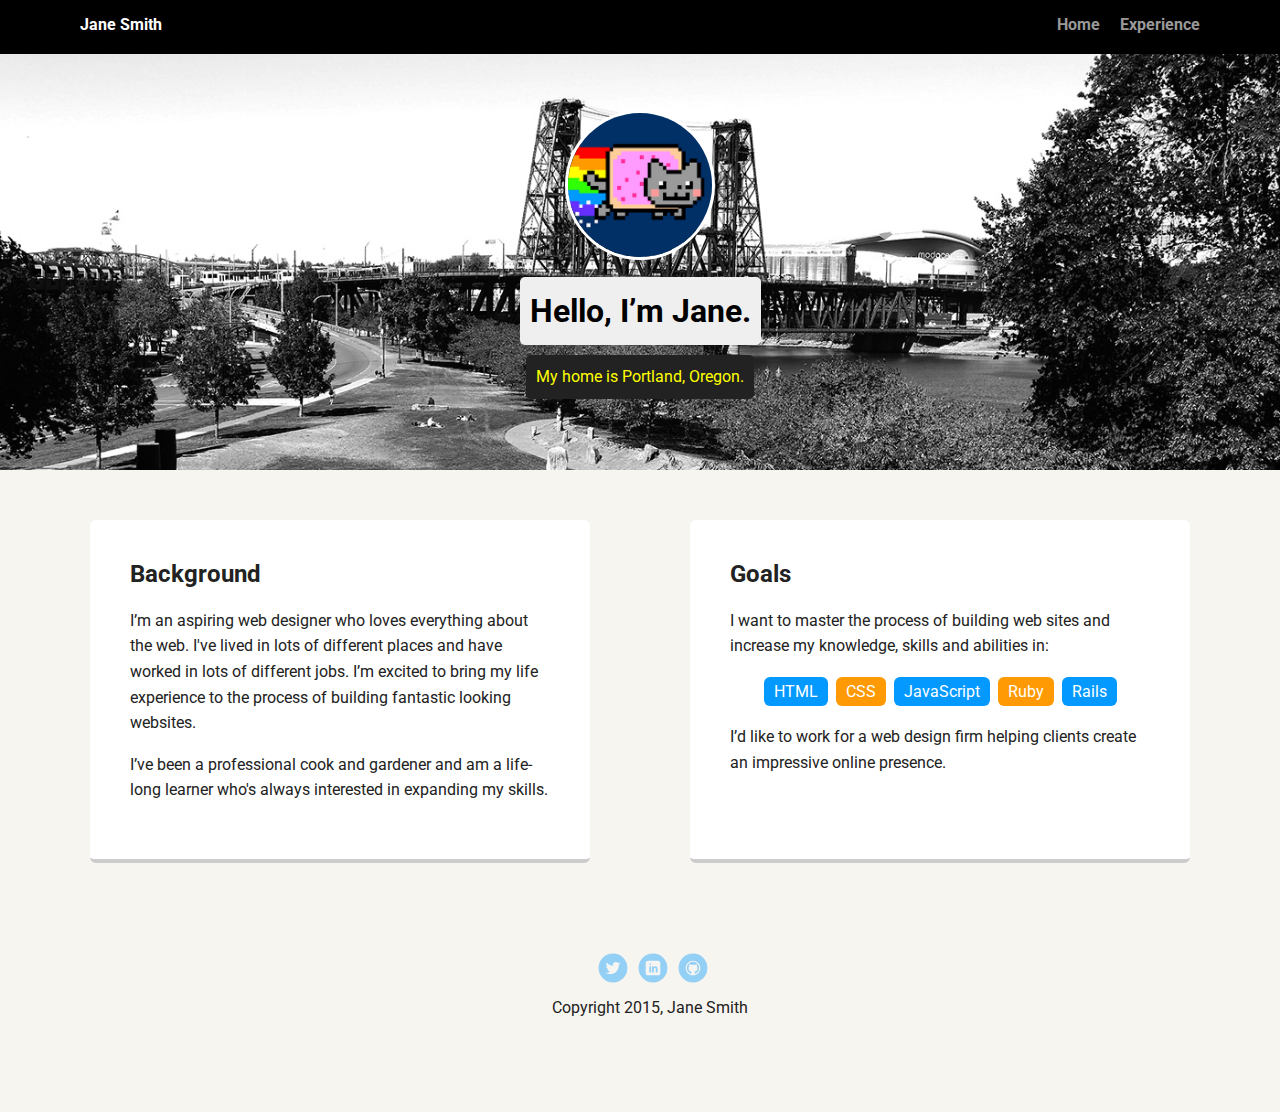
==== index.html @ 29edd9b3 "added project files and a new image background to project folder" ====
<!doctype html>
<html lang="en">
<head>
  <meta charset="utf-8">
  <title>Jane Smith's Profile</title>
  <meta name="viewport" content="width=device-width, initial-scale=1.0">
  <link rel="stylesheet" href="styles.css">
  <link href="https://fonts.googleapis.com/css?family=Muli%7CRoboto:400,300,500,700,900" rel="stylesheet"></head>
  <body>

    <div class="main-nav">
        <ul class="nav">
          <li class="name">Jane Smith</li>
          <li><a href="#">Home</a></li>
          <li><a href="#">Experience</a></li>
        </ul>
    </div>

    <header>
      <img src="images/me.png" alt="Drawing of Jane Smith" class="profile-image">
      <h1 class="tag name">Hello, I’m Jane.</h1>
      <p class="tag location">My home is Portland, Oregon.</p>
    </header>

    <main class="flex">
      <div class="card">
        <h2>Background</h2>
        <p>I’m an aspiring web designer who loves everything about the web. I've lived in lots of different places and have worked in lots of different jobs. I’m excited to bring my life experience to the process of building fantastic looking websites.</p>
        <p>I’ve been a professional cook and gardener and am a life-long learner who's always interested in expanding my skills.</p>
      </div> 

      <div class="card">
        <h2>Goals</h2>
        <p>I want to master the process of building web sites and increase my knowledge, skills and abilities in:</p>
        <ul class="skills">
          <li>HTML</li>
          <li>CSS</li>
          <li>JavaScript</li>
          <li>Ruby</li>
          <li>Rails</li>
        </ul>
        <p>I’d like to work for a web design firm helping clients create an impressive online presence.</p>
      </div> 

    </main>
    <footer>
      <ul>
        <li><a href="#" class="social twitter">Twitter</a></li>
        <li><a href="#" class="social linkedin">LinkedIn</a></li>
        <li><a href="#" class="social github">Github</a></li>
      </ul>
      <p class="copyright">Copyright 2015, Jane Smith</p>
    </footer>
  </body>
  </html>
---- styles.css ----
/* Global Layout Set-up */
* { 
  box-sizing: border-box;
}
  
body {
  margin: 0;
  padding: 0;
  text-align: center;
  font-family: 'Roboto', sans-serif;
  color: #222;
  background: #f7f5f0;
}
/* Link Styles */

a {
  text-decoration: none;
  color: #999;
}
a:hover {
  color: #6633ff;
}

/* Section Styles */

.main-nav {
  width: 100%;
  background: black;
  min-height: 30px;
  padding: 10px;
  position: fixed;
  text-align: center;
}
.nav {
  display: flex;
  justify-content: space-around;
  font-weight: 700;
  list-style-type: none;
  margin: 0 auto;
  padding: 0;
}

.nav .name {
    display: block;
    margin-right: auto;
    color: white;
}
.nav li {
  padding: 5px 10px 10px 10px;
}
.nav a {
  transition: all .5s;
}
.nav a:hover {
  color: white
}

header {
  text-align: center;
  background: url('images/portland.jpg') no-repeat top center ;
  background-size: cover;
  overflow: hidden;
  padding-top: 60px;
}
header {
  line-height: 1.5;
}
header .profile-image {
  margin-top: 50px;
  width: 150px;
  height: 150px;
  border-radius: 50%;
  border: 3px solid white;
  transition: all .5s;
}
header .profile-image:hover {
  transform: scale(1.2) rotate(5deg);
}
.tag {
  background-color: #efefef;
  color: black;
  padding: 10px;
  border-radius: 5px;
  display: table;
  margin: 10px auto;
} 
.location {
  background-color: #222;
  color: yellow;
}
.card {
  margin: 30px;
  padding: 20px 40px 40px;
  max-width: 500px;
  text-align: left;
  background: #fff;
  border-bottom: 4px solid #ccc;
  border-radius: 6px;
  transition: all .5s;
}
.card:hover {
  border-color: #ff99ff;
}

ul.skills {
  padding: 0;
  text-align: center;
}

.skills li {
  border-radius: 6px;
  display: inline-block;
  background: #ff9904;
  color: white;
  padding: 5px 10px;
  margin: 2px;
}

.skills li:nth-child(odd) {
  background: #0399ff;
}

footer {
  width: 100%;
  min-height: 30px;
  padding: 20px 0 40px 20px;
}

footer .copyright {
  top: -8px;
  font-size: .75em;
}

footer ul {
  list-style-type: none;
  margin: 0;
  padding: 0;
}

footer ul li {
  display: inline-block;
}

a.social {
  display: inline-block;
  text-indent: -9999px;
  margin-left: 5px;
  width: 30px;
  height: 30px;
  background-size: 30px 30px;
  opacity: .4;
  transition: all .5s;
}
a.twitter {
  background-image: url(images/twitter.svg);
}
a.linkedin {
  background-image: url(images/linkedin.svg);
}
a.github {
  background-image: url(images/github.svg);
}
a.social:hover {
  opacity: 1;
}
.clearfix {
  clear: both;
}

/* Styles for larger screens */
@media screen and (min-width: 720px) {
  
  .flex {
      display: -ms-flexbox;      /* TWEENER - IE 10 */
      display: flex; 
      max-width: 1200px;
      -ms-flex-pack: distribute;
      justify-content: space-around;
      margin: 0 auto;
  }

  header {
    min-height: 470px;
  }

  .nav {
    max-width: 1200px;
    padding: 0 30px;
  }


  main {
    padding-top: 20px;
  }

  main p {
    line-height: 1.6em;
  }

  footer {
    font-size: 1.3em;
    max-width: 1200px;
    margin: 40px auto;
  }

}
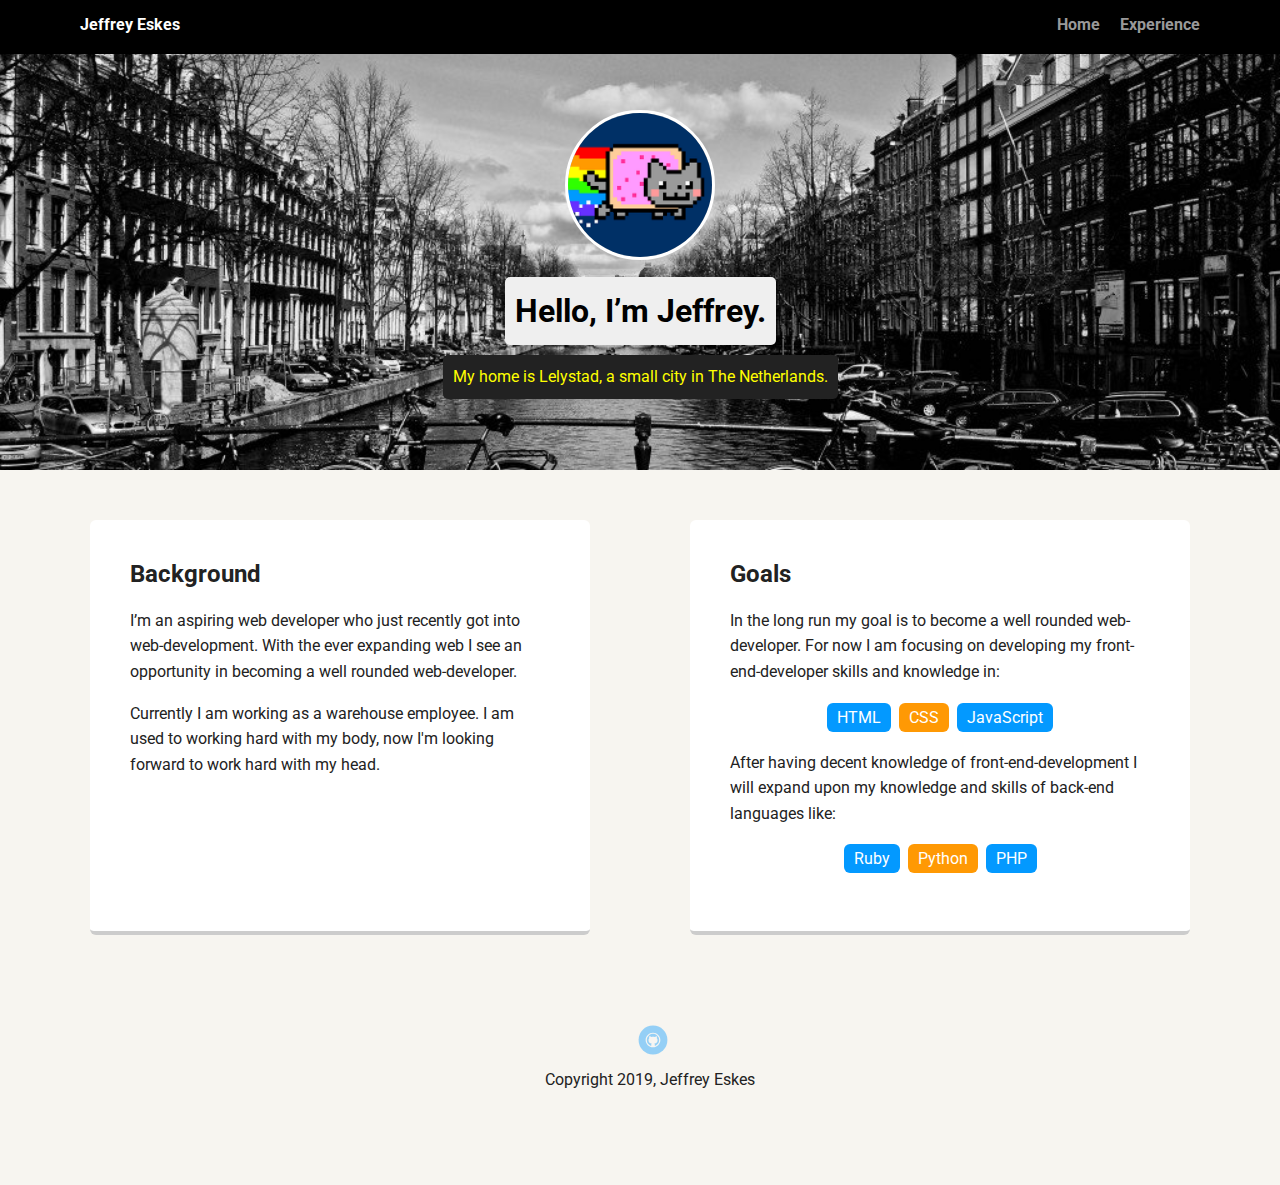
==== commit c3f18f22: "made changes to placeholder texts in index.html and added a new background image in css" ====
--- a/index.html
+++ b/index.html
@@ -10,46 +10,49 @@
 
     <div class="main-nav">
         <ul class="nav">
-          <li class="name">Jane Smith</li>
-          <li><a href="#">Home</a></li>
+          <li class="name">Jeffrey Eskes</li>
+          <li><a href="index.html">Home</a></li>
           <li><a href="#">Experience</a></li>
         </ul>
     </div>
 
     <header>
       <img src="images/me.png" alt="Drawing of Jane Smith" class="profile-image">
-      <h1 class="tag name">Hello, I’m Jane.</h1>
-      <p class="tag location">My home is Portland, Oregon.</p>
+      <h1 class="tag name">Hello, I’m Jeffrey.</h1>
+      <p class="tag location">My home is Lelystad, a small city in The Netherlands.</p>
     </header>
 
     <main class="flex">
       <div class="card">
         <h2>Background</h2>
-        <p>I’m an aspiring web designer who loves everything about the web. I've lived in lots of different places and have worked in lots of different jobs. I’m excited to bring my life experience to the process of building fantastic looking websites.</p>
-        <p>I’ve been a professional cook and gardener and am a life-long learner who's always interested in expanding my skills.</p>
-      </div> 
+        <p>I’m an aspiring web developer who just recently got into web-development. With the ever expanding web I see an opportunity in becoming a well rounded web-developer.</p>
+        <p>Currently I am working as a warehouse employee. I am used to working hard with my body, now I'm looking forward to work hard with my head.</p>
+      </div>
 
       <div class="card">
         <h2>Goals</h2>
-        <p>I want to master the process of building web sites and increase my knowledge, skills and abilities in:</p>
+        <p>In the long run my goal is to become a well rounded web-developer. For now I am focusing on developing my front-end-developer skills and knowledge in:  </p>
         <ul class="skills">
           <li>HTML</li>
           <li>CSS</li>
           <li>JavaScript</li>
+          <!-- <li>Ruby</li>
+          <li>Rails</li> -->
+        </ul>
+        <p>After having decent knowledge of front-end-development I will expand upon my knowledge and skills of back-end languages like: </p>
+        <ul class="skills">
           <li>Ruby</li>
-          <li>Rails</li>
+          <li>Python</li>
+          <li>PHP</li>
         </ul>
-        <p>I’d like to work for a web design firm helping clients create an impressive online presence.</p>
-      </div> 
+      </div>
 
     </main>
     <footer>
       <ul>
-        <li><a href="#" class="social twitter">Twitter</a></li>
-        <li><a href="#" class="social linkedin">LinkedIn</a></li>
-        <li><a href="#" class="social github">Github</a></li>
+        <li><a href="https://github.com/EskesJ" class="social github">Github</a></li>
       </ul>
-      <p class="copyright">Copyright 2015, Jane Smith</p>
+      <p class="copyright">Copyright 2019, Jeffrey Eskes</p>
     </footer>
   </body>
   </html>
--- a/styles.css
+++ b/styles.css
@@ -1,8 +1,8 @@
 /* Global Layout Set-up */
-* { 
+* {
   box-sizing: border-box;
 }
-  
+
 body {
   margin: 0;
   padding: 0;
@@ -57,7 +57,7 @@
 
 header {
   text-align: center;
-  background: url('images/portland.jpg') no-repeat top center ;
+  background: url('images/amsterdam2.jpg') no-repeat top center ;
   background-size: cover;
   overflow: hidden;
   padding-top: 60px;
@@ -83,7 +83,7 @@
   border-radius: 5px;
   display: table;
   margin: 10px auto;
-} 
+}
 .location {
   background-color: #222;
   color: yellow;
@@ -169,10 +169,10 @@
 
 /* Styles for larger screens */
 @media screen and (min-width: 720px) {
-  
+
   .flex {
       display: -ms-flexbox;      /* TWEENER - IE 10 */
-      display: flex; 
+      display: flex;
       max-width: 1200px;
       -ms-flex-pack: distribute;
       justify-content: space-around;
@@ -204,4 +204,3 @@
   }
 
 }
-
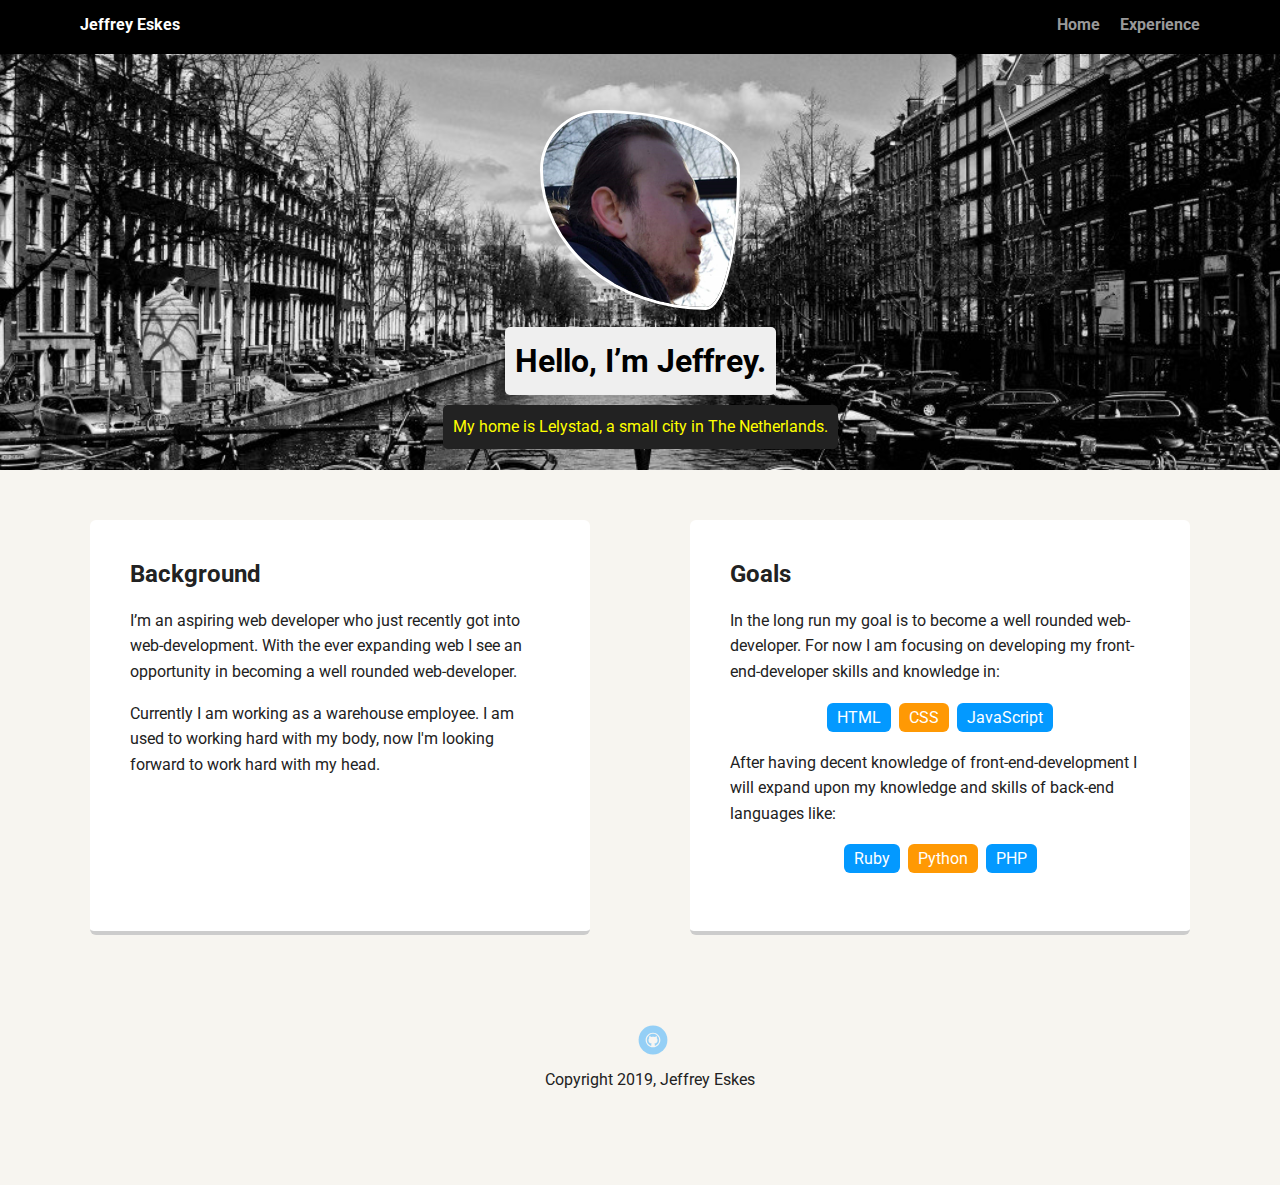
==== commit 86b69455: "made all sorts of changes to the profile-image in the html and css file" ====
--- a/index.html
+++ b/index.html
@@ -17,7 +17,7 @@
     </div>
 
     <header>
-      <img src="images/me.png" alt="Drawing of Jane Smith" class="profile-image">
+      <img src="images/EskesJ.png" alt="Picture of Jeffrey Eskes" class="profile-image">
       <h1 class="tag name">Hello, I’m Jeffrey.</h1>
       <p class="tag location">My home is Lelystad, a small city in The Netherlands.</p>
     </header>
--- a/styles.css
+++ b/styles.css
@@ -67,14 +67,15 @@
 }
 header .profile-image {
   margin-top: 50px;
-  width: 150px;
-  height: 150px;
-  border-radius: 50%;
+  width: 200px;
+  height: 200px;
+  /* Border radius custom made on: https://9elements.github.io/fancy-border-radius/ */
+  border-radius: 30% 70% 17% 83% / 30% 30% 70% 70% ;
   border: 3px solid white;
-  transition: all .5s;
+  transition: all 1.5s;
 }
 header .profile-image:hover {
-  transform: scale(1.2) rotate(5deg);
+  transform: scale(1.1) rotate(360deg) skewY(360deg);
 }
 .tag {
   background-color: #efefef;
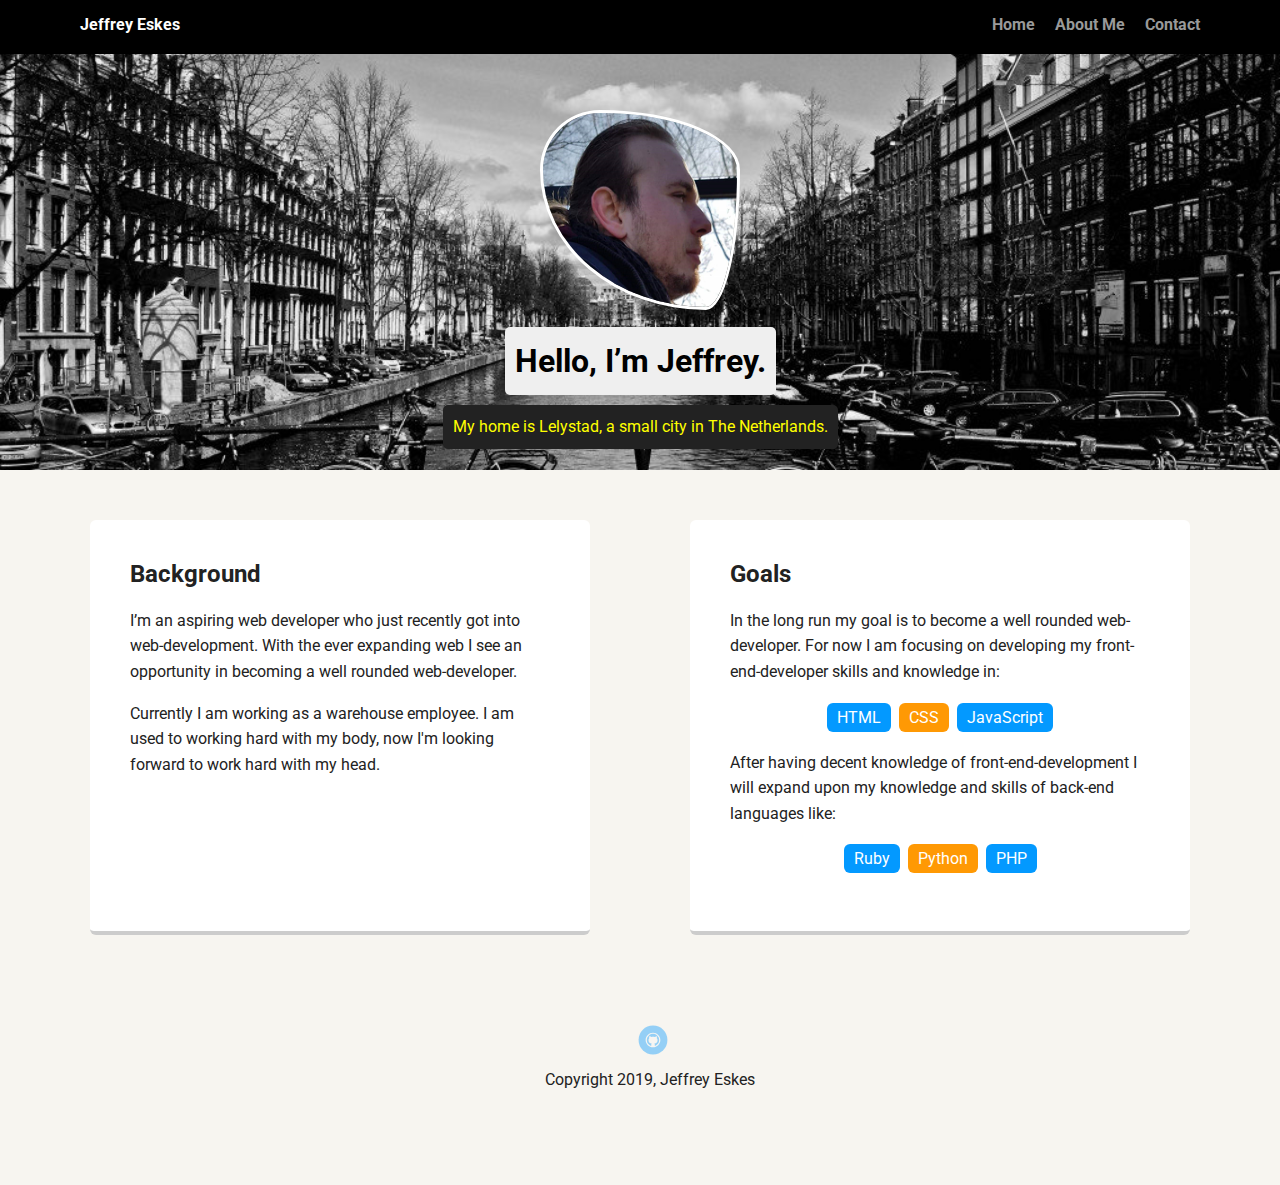
==== commit ec502f29: "added an about me page. and put an contact me image in the images folder" ====
--- a/index.html
+++ b/index.html
@@ -12,11 +12,12 @@
         <ul class="nav">
           <li class="name">Jeffrey Eskes</li>
           <li><a href="index.html">Home</a></li>
-          <li><a href="#">Experience</a></li>
+          <li><a href="about-me.html">About Me</a></li>
+          <li><a href="contact.html">Contact</a></li>
         </ul>
     </div>
 
-    <header>
+    <header class="header-home">
       <img src="images/EskesJ.png" alt="Picture of Jeffrey Eskes" class="profile-image">
       <h1 class="tag name">Hello, I’m Jeffrey.</h1>
       <p class="tag location">My home is Lelystad, a small city in The Netherlands.</p>
@@ -36,8 +37,6 @@
           <li>HTML</li>
           <li>CSS</li>
           <li>JavaScript</li>
-          <!-- <li>Ruby</li>
-          <li>Rails</li> -->
         </ul>
         <p>After having decent knowledge of front-end-development I will expand upon my knowledge and skills of back-end languages like: </p>
         <ul class="skills">
--- a/styles.css
+++ b/styles.css
@@ -17,6 +17,11 @@
   text-decoration: none;
   color: #999;
 }
+
+a.about-me-links {
+  text-decoration: none;
+  color: green;
+  }
 a:hover {
   color: #6633ff;
 }
@@ -55,13 +60,22 @@
   color: white
 }
 
-header {
+header.header-home {
   text-align: center;
   background: url('images/amsterdam2.jpg') no-repeat top center ;
   background-size: cover;
   overflow: hidden;
   padding-top: 60px;
 }
+
+header.aboutme {
+  text-align: center;
+  background: url('images/aboutme.png') no-repeat top center ;
+  background-size: cover;
+  overflow: hidden;
+  padding-top: 60px;
+}
+
 header {
   line-height: 1.5;
 }
